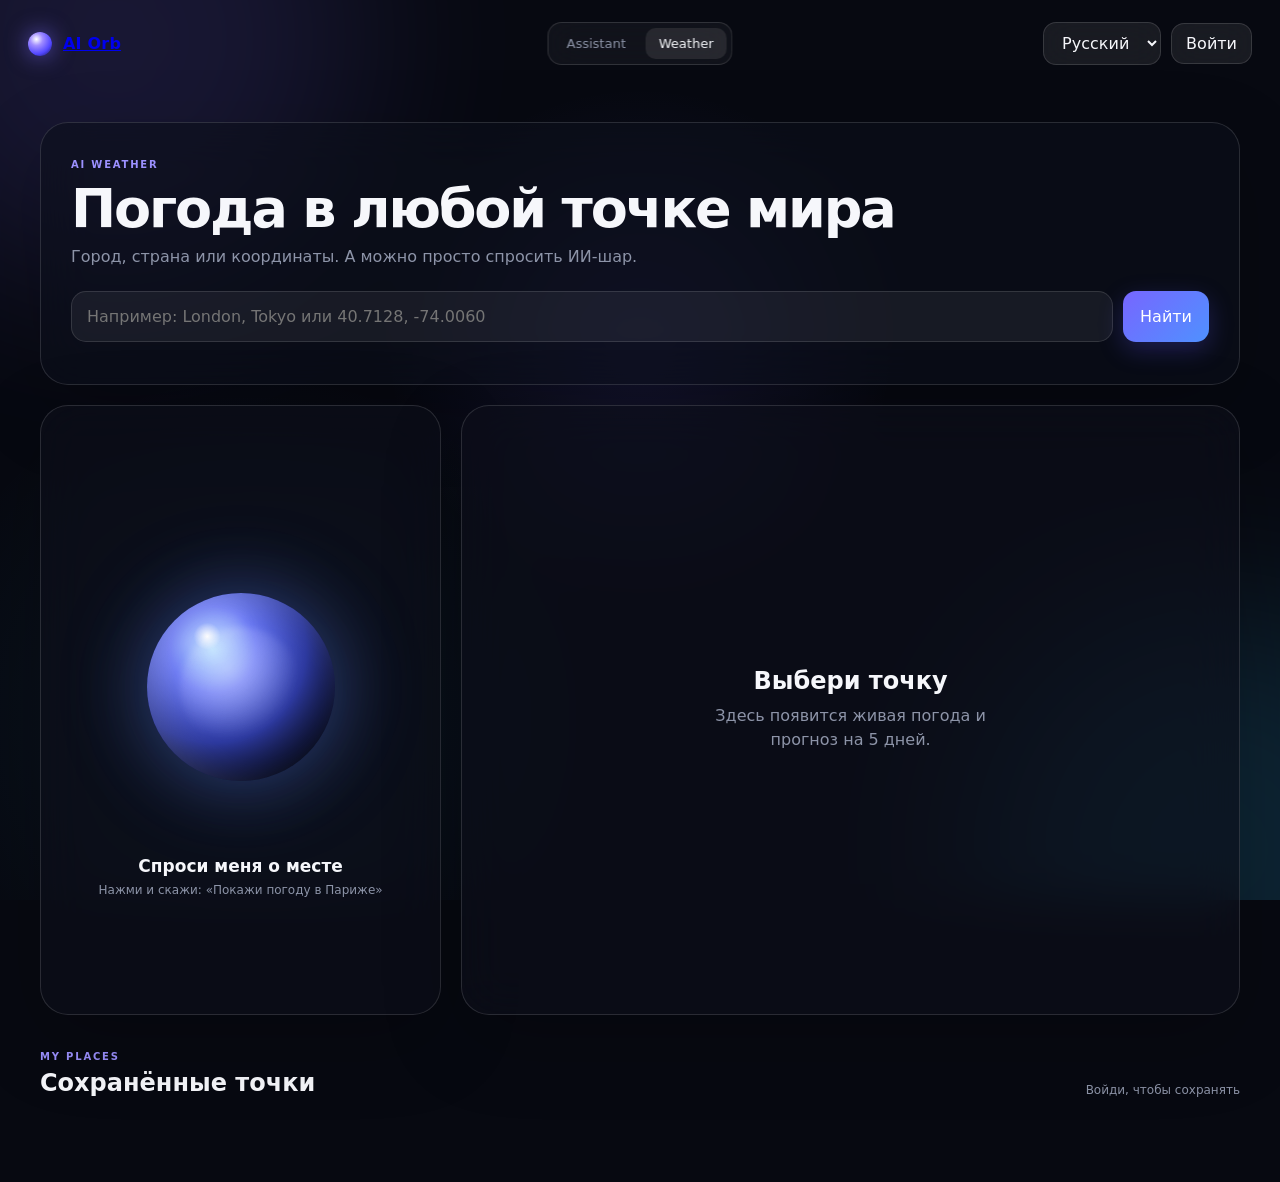
==== weather.html @ b80d0ac1 "Add files via upload" ====
<!doctype html>
<html lang="ru">
<head>
  <meta charset="utf-8">
  <meta name="viewport" content="width=device-width, initial-scale=1">
  <meta name="theme-color" content="#080a12">
  <title>AI Orb Weather</title>
  <style>
:root {
  --bg: #070911;
  --text: #f6f7fb;
  --muted: #8d94a8;
  --glass: rgba(255,255,255,.075);
  --border: rgba(255,255,255,.13);
  --accent: #8b7cff;
  --accent2: #57d8ff;
}

* { box-sizing: border-box; }

html, body {
  margin: 0;
  min-height: 100%;
  font-family: Inter, ui-sans-serif, system-ui, -apple-system, BlinkMacSystemFont, "Segoe UI", sans-serif;
  color: var(--text);
  background: var(--bg);
}

body {
  min-height: 100vh;
  overflow-x: hidden;
}

button, input, select { font: inherit; }

.background {
  position: fixed;
  inset: 0;
  overflow: hidden;
  pointer-events: none;
  background:
    radial-gradient(circle at 50% 38%, rgba(111, 95, 255, .13), transparent 30%),
    radial-gradient(circle at 20% 80%, rgba(43, 192, 255, .08), transparent 28%),
    #070911;
}

.glow {
  position: absolute;
  width: 38vw;
  height: 38vw;
  border-radius: 50%;
  filter: blur(90px);
  opacity: .14;
}

.glow-a { top: -16vw; left: -10vw; background: #806cff; }
.glow-b { right: -14vw; bottom: -15vw; background: #36c8ff; }

.topbar {
  position: relative;
  z-index: 5;
  display: flex;
  justify-content: space-between;
  align-items: center;
  padding: 22px 28px;
}

.brand {
  display: flex;
  align-items: center;
  gap: 11px;
  font-weight: 700;
  letter-spacing: .2px;
}

.brand-orb {
  width: 24px;
  height: 24px;
  border-radius: 50%;
  background: radial-gradient(circle at 35% 30%, white, #a18dff 28%, #5146ff 65%, #10132d);
  box-shadow: 0 0 22px rgba(126,110,255,.65);
}

.top-actions {
  display: flex;
  gap: 10px;
  align-items: center;
}

select, .glass-button {
  color: var(--text);
  background: var(--glass);
  border: 1px solid var(--border);
  border-radius: 13px;
  padding: 10px 14px;
  backdrop-filter: blur(16px);
}

select option {
  background: #111421;
}

.glass-button {
  cursor: pointer;
}

.app-shell {
  position: relative;
  z-index: 2;
  width: min(1160px, calc(100% - 32px));
  margin: 0 auto;
  display: grid;
  grid-template-columns: 1fr 1fr;
  gap: 34px;
  align-items: center;
  min-height: calc(100vh - 90px);
  padding-bottom: 40px;
}

.orb-section {
  display: flex;
  flex-direction: column;
  align-items: center;
  justify-content: center;
}

.orb-wrap {
  position: relative;
  width: min(420px, 78vw);
  aspect-ratio: 1;
  display: grid;
  place-items: center;
}

.orb-aura, .orb, .gas {
  position: absolute;
  border-radius: 50%;
}

.orb-aura {
  width: 78%;
  height: 78%;
  background: radial-gradient(circle, rgba(120, 100, 255, .34), transparent 68%);
  filter: blur(28px);
  animation: breathe 4s ease-in-out infinite;
}

.orb {
  width: 56%;
  height: 56%;
  border: 0;
  cursor: pointer;
  overflow: hidden;
  background:
    radial-gradient(circle at 34% 25%, rgba(255,255,255,.9), transparent 7%),
    radial-gradient(circle at 35% 30%, #b9a9ff 0, #7764ff 22%, #4b43db 50%, #161b4d 76%, #090b18 100%);
  box-shadow:
    inset -25px -35px 70px rgba(0,0,0,.45),
    inset 18px 10px 35px rgba(255,255,255,.17),
    0 0 80px rgba(101, 89, 255, .28),
    0 0 150px rgba(63, 181, 255, .12);
  transform: scale(var(--orb-scale, 1));
  transition: transform .08s linear, box-shadow .3s ease;
  z-index: 3;
}

.orb:hover {
  box-shadow:
    inset -25px -35px 70px rgba(0,0,0,.45),
    inset 18px 10px 35px rgba(255,255,255,.2),
    0 0 100px rgba(101, 89, 255, .4);
}

.orb-core {
  position: absolute;
  inset: 17%;
  border-radius: 50%;
  background: radial-gradient(circle at 40% 35%, rgba(255,255,255,.42), rgba(145,124,255,.15) 30%, transparent 70%);
  filter: blur(2px);
}

.orb-shine {
  position: absolute;
  width: 35%;
  height: 18%;
  left: 17%;
  top: 13%;
  border-radius: 50%;
  background: rgba(255,255,255,.16);
  transform: rotate(-25deg);
  filter: blur(8px);
}

.orb-ripple {
  position: absolute;
  inset: 0;
  border-radius: 50%;
  border: 1px solid rgba(255,255,255,.16);
  opacity: .45;
}

.gas {
  width: 43%;
  height: 43%;
  filter: blur(18px);
  opacity: .35;
  z-index: 2;
  mix-blend-mode: screen;
}

.gas-one {
  background: #8877ff;
  transform: translate(-24%, 15%);
  animation: gas1 5s ease-in-out infinite;
}

.gas-two {
  background: #4edaff;
  transform: translate(22%, -12%);
  animation: gas2 6s ease-in-out infinite;
}

.gas-three {
  background: #d66cff;
  transform: translate(2%, 25%);
  animation: gas3 7s ease-in-out infinite;
}

.status {
  margin-top: 16px;
  font-size: 17px;
  font-weight: 650;
}

.hint {
  color: var(--muted);
  font-size: 13px;
  margin-top: 7px;
}

.chat-panel {
  height: min(650px, calc(100vh - 150px));
  min-height: 460px;
  border: 1px solid var(--border);
  background: rgba(13, 16, 27, .63);
  backdrop-filter: blur(24px);
  border-radius: 26px;
  overflow: hidden;
  box-shadow: 0 25px 80px rgba(0,0,0,.25);
  display: flex;
  flex-direction: column;
}

.chat-header {
  padding: 18px 20px;
  border-bottom: 1px solid rgba(255,255,255,.08);
  display: flex;
  justify-content: space-between;
}

.chat-title { font-weight: 700; }
.chat-subtitle { margin-top: 4px; color: var(--muted); font-size: 12px; }
.connection { color: #6df5a2; }

.messages {
  flex: 1;
  overflow-y: auto;
  padding: 20px;
  display: flex;
  flex-direction: column;
  gap: 12px;
}

.empty-message {
  height: 100%;
  display: grid;
  place-items: center;
  align-content: center;
  color: var(--muted);
  gap: 10px;
}

.empty-orb {
  width: 54px;
  height: 54px;
  border-radius: 50%;
  background: radial-gradient(circle at 35% 30%, #e7e1ff, #7666ff 38%, #171b46 78%);
  box-shadow: 0 0 40px rgba(120,105,255,.3);
}

.message {
  max-width: 86%;
  padding: 12px 14px;
  border-radius: 17px;
  line-height: 1.48;
  font-size: 14px;
  white-space: pre-wrap;
}

.message.user {
  align-self: flex-end;
  background: rgba(122, 107, 255, .2);
  border: 1px solid rgba(145,133,255,.18);
}

.message.assistant {
  align-self: flex-start;
  background: rgba(255,255,255,.055);
  border: 1px solid rgba(255,255,255,.08);
}

.message img {
  display: block;
  width: min(100%, 380px);
  border-radius: 13px;
  margin-top: 10px;
}

.composer {
  display: flex;
  gap: 9px;
  padding: 14px;
  border-top: 1px solid rgba(255,255,255,.08);
}

.composer input {
  min-width: 0;
  flex: 1;
  color: var(--text);
  background: rgba(255,255,255,.055);
  border: 1px solid rgba(255,255,255,.1);
  outline: none;
  border-radius: 14px;
  padding: 12px 14px;
}

.send-button, .primary-button {
  border: 0;
  cursor: pointer;
  color: white;
  background: linear-gradient(135deg, #7766ff, #4f91ff);
  border-radius: 13px;
  padding: 0 17px;
  box-shadow: 0 8px 25px rgba(91, 82, 255, .25);
}

.modal {
  position: fixed;
  inset: 0;
  z-index: 20;
  display: grid;
  place-items: center;
}

.modal.hidden { display: none; }

.modal-backdrop {
  position: absolute;
  inset: 0;
  background: rgba(0,0,0,.6);
  backdrop-filter: blur(10px);
}

.modal-card {
  position: relative;
  width: min(410px, calc(100% - 32px));
  padding: 28px;
  border: 1px solid var(--border);
  border-radius: 24px;
  background: rgba(16, 19, 32, .94);
  box-shadow: 0 30px 100px rgba(0,0,0,.5);
}

.close-button {
  position: absolute;
  right: 15px;
  top: 12px;
  border: 0;
  background: transparent;
  color: var(--muted);
  font-size: 27px;
  cursor: pointer;
}

.modal-title { font-size: 24px; font-weight: 750; }
.modal-subtitle { color: var(--muted); font-size: 13px; }

#authForm {
  display: grid;
  gap: 10px;
  margin-top: 18px;
}

#authForm input {
  color: var(--text);
  background: rgba(255,255,255,.06);
  border: 1px solid rgba(255,255,255,.12);
  border-radius: 13px;
  padding: 13px;
  outline: none;
}

.primary-button { min-height: 44px; }

.link-button {
  width: 100%;
  margin-top: 13px;
  background: transparent;
  border: 0;
  color: #a99fff;
  cursor: pointer;
}

.auth-error {
  min-height: 20px;
  color: #ff9baf;
  font-size: 12px;
  margin-top: 8px;
}

@keyframes breathe {
  0%, 100% { transform: scale(.92); opacity: .65; }
  50% { transform: scale(1.08); opacity: 1; }
}

@keyframes gas1 {
  0%, 100% { transform: translate(-24%, 15%) scale(.9); }
  50% { transform: translate(-10%, 2%) scale(1.2); }
}

@keyframes gas2 {
  0%, 100% { transform: translate(22%, -12%) scale(1); }
  50% { transform: translate(8%, 8%) scale(.75); }
}

@keyframes gas3 {
  0%, 100% { transform: translate(2%, 25%) scale(.8); }
  50% { transform: translate(-8%, 12%) scale(1.18); }
}

@media (max-width: 850px) {
  .app-shell {
    grid-template-columns: 1fr;
    min-height: auto;
    padding-top: 20px;
  }

  .chat-panel {
    height: 520px;
    min-height: 420px;
  }

  .orb-wrap {
    width: min(360px, 82vw);
  }
}

@media (max-width: 500px) {
  .topbar { padding: 16px; }
  .brand span { display: none; }
  .app-shell { width: calc(100% - 20px); }
  .chat-panel { border-radius: 20px; }
}

/* Navigation + Weather */
.main-nav{display:flex;gap:7px;position:absolute;left:50%;transform:translateX(-50%);padding:5px;border:1px solid var(--border);background:rgba(255,255,255,.045);border-radius:14px;backdrop-filter:blur(16px)}
.main-nav a{color:var(--muted);text-decoration:none;padding:8px 13px;border-radius:10px;font-size:13px}.main-nav a.active,.main-nav a:hover{color:var(--text);background:rgba(255,255,255,.09)}
.hidden-page{display:none!important}
.weather-page{position:relative;z-index:2;width:min(1200px,calc(100% - 32px));margin:0 auto;padding:35px 0 70px}.weather-search-panel{padding:30px;border:1px solid var(--border);background:rgba(13,16,27,.6);backdrop-filter:blur(24px);border-radius:28px;box-shadow:0 25px 80px rgba(0,0,0,.2)}.eyebrow{font-size:10px;letter-spacing:.18em;color:#9c91ff;font-weight:800}.weather-hero-copy h1{font-size:clamp(30px,5vw,54px);line-height:1.03;margin:9px 0 10px;letter-spacing:-.04em}.weather-hero-copy p{margin:0;color:var(--muted)}.weather-search-row{display:flex;gap:10px;margin-top:25px}.weather-search-row input{flex:1;min-width:0;color:var(--text);background:rgba(255,255,255,.06);border:1px solid rgba(255,255,255,.12);border-radius:15px;padding:15px;outline:none}.weather-results{display:flex;flex-wrap:wrap;gap:8px;margin-top:12px}.place-result{display:flex;flex-direction:column;align-items:flex-start;gap:3px;min-width:190px;max-width:100%;padding:11px 14px;border-radius:14px;border:1px solid rgba(255,255,255,.1);background:rgba(255,255,255,.045);color:var(--text);cursor:pointer;text-align:left}.place-result:hover,.place-result.selected{border-color:rgba(151,136,255,.55);background:rgba(120,104,255,.13)}.place-result small{color:var(--muted);font-size:11px}.search-loading,.search-empty{color:var(--muted);padding:5px}.weather-main-grid{display:grid;grid-template-columns:.68fr 1.32fr;gap:20px;margin-top:20px}.weather-orb-card,.weather-card{min-height:610px;border:1px solid var(--border);border-radius:28px;overflow:hidden;background:rgba(13,16,27,.62);backdrop-filter:blur(24px);box-shadow:0 25px 80px rgba(0,0,0,.22)}.weather-orb-card{display:flex;flex-direction:column;align-items:center;justify-content:center}.weather-orb-wrap{position:relative;width:min(330px,70vw);aspect-ratio:1;display:grid;place-items:center}.weather-orb-aura{position:absolute;inset:12%;border-radius:50%;background:radial-gradient(circle,rgba(102,133,255,.34),transparent 68%);filter:blur(30px);animation:breathe 4s ease-in-out infinite}.weather-orb{position:relative;width:57%;height:57%;border-radius:50%;cursor:pointer;transform:scale(var(--weather-scale,1));transition:transform .08s linear;overflow:hidden;background:radial-gradient(circle at 32% 23%,#fff,transparent 7%),radial-gradient(circle at 35% 30%,#a9d8ff 0,#6c7cff 24%,#3b4bd0 52%,#11183f 78%,#070a18 100%);box-shadow:inset -25px -35px 70px rgba(0,0,0,.45),inset 18px 10px 35px rgba(255,255,255,.18),0 0 90px rgba(90,132,255,.32)}.weather-orb span{position:absolute;inset:18%;border-radius:50%;background:radial-gradient(circle at 40% 35%,rgba(255,255,255,.4),transparent 65%);filter:blur(3px)}.weather-orb i{position:absolute;width:35%;height:18%;left:17%;top:13%;border-radius:50%;background:rgba(255,255,255,.18);transform:rotate(-25deg);filter:blur(8px)}.weather-orb.recording{box-shadow:inset -25px -35px 70px rgba(0,0,0,.45),0 0 120px rgba(88,173,255,.65)}.weather-orb-status{font-weight:700;font-size:17px;margin-top:4px;text-align:center;padding:0 20px}.weather-orb-hint{color:var(--muted);font-size:12px;margin-top:7px;text-align:center;padding:0 30px}.weather-card{position:relative;isolation:isolate;padding:25px;overflow:hidden}.weather-scene{background:linear-gradient(180deg,#75baf5 0%,#b8ddfa 52%,#dce9f5 100%)}.weather-scene.clear-night{background:linear-gradient(180deg,#07112f,#18275a 58%,#29335c)}.weather-scene.cloudy{background:linear-gradient(180deg,#5b7999,#899baa 55%,#b6bec4)}.weather-scene.rain{background:linear-gradient(180deg,#40566d,#65798a 48%,#82909a)}.weather-scene.snow{background:linear-gradient(180deg,#718ba6,#a9b9c9 55%,#d7e1e8)}.weather-card>*:not(.sky-particles):not(.weather-sun):not(.weather-cloud):not(.weather-rain):not(.weather-snow){position:relative;z-index:4}.sky-particles,.weather-sun,.weather-cloud,.weather-rain,.weather-snow{position:absolute;inset:0;pointer-events:none}.weather-sun{width:145px;height:145px;inset:60px auto auto 60%;border-radius:50%;background:rgba(255,246,188,.75);box-shadow:0 0 70px rgba(255,235,135,.55);filter:blur(1px)}.clear-night .weather-sun{width:90px;height:90px;top:75px;background:#e7efff;box-shadow:0 0 45px rgba(205,225,255,.45)}.cloudy .weather-sun,.rain .weather-sun,.snow .weather-sun{opacity:.15}.weather-cloud{inset:auto;top:130px;width:180px;height:52px;border-radius:50px;background:rgba(255,255,255,.62);filter:blur(1px);animation:cloudMove 15s linear infinite}.weather-cloud:before,.weather-cloud:after{content:"";position:absolute;border-radius:50%;background:inherit}.weather-cloud:before{width:75px;height:75px;left:28px;bottom:5px}.weather-cloud:after{width:95px;height:95px;right:20px;bottom:0}.cloud-a{left:-50px}.cloud-b{right:-70px;top:225px;transform:scale(.72);animation-duration:21s;animation-delay:-7s}.clear-day .weather-cloud{opacity:.1}.clear-night .weather-cloud{background:rgba(157,173,211,.35);opacity:.45}.weather-rain{opacity:0;background-image:repeating-linear-gradient(105deg,transparent 0 12px,rgba(225,241,255,.52) 13px 14px,transparent 15px 28px);background-size:100px 100%;animation:rainFall .6s linear infinite}.rain .weather-rain{opacity:.6}.weather-snow{opacity:0;background-image:radial-gradient(circle,rgba(255,255,255,.85) 0 2px,transparent 3px);background-size:34px 34px;animation:snowFall 4s linear infinite}.snow .weather-snow{opacity:.75}.weather-card-top{display:flex;justify-content:space-between;gap:15px}.weather-place{font-size:29px;font-weight:800;letter-spacing:-.025em}.weather-country{font-size:12px;color:rgba(255,255,255,.72);margin-top:4px}.save-button{border:1px solid rgba(255,255,255,.3);background:rgba(255,255,255,.13);color:white;border-radius:12px;padding:9px 12px;cursor:pointer;backdrop-filter:blur(12px)}.weather-now{text-align:center;margin-top:35px}.weather-icon{font-size:54px}.weather-temp{font-size:82px;line-height:.95;font-weight:800;letter-spacing:-.06em}.weather-description{font-size:16px;text-transform:capitalize}.weather-feels{font-size:12px;color:rgba(255,255,255,.72);margin-top:5px}.weather-stats{display:grid;grid-template-columns:repeat(4,1fr);gap:8px;margin-top:30px}.weather-stats span{padding:10px 8px;border-radius:12px;background:rgba(0,0,0,.11);font-size:11px;text-align:center}.forecast-title{font-weight:750;margin-top:25px;margin-bottom:10px}.forecast-row{display:grid;grid-template-columns:repeat(5,1fr);gap:7px}.forecast-day{min-width:0;padding:10px 8px;border-radius:15px;background:rgba(255,255,255,.14);display:flex;flex-direction:column;gap:5px;align-items:center;text-align:center}.forecast-day b{font-size:11px}.forecast-icon{font-size:23px}.forecast-day strong{font-size:12px}.forecast-day small{font-size:9px;opacity:.78;white-space:nowrap;overflow:hidden;text-overflow:ellipsis;max-width:100%}.forecast-day em{font-size:8px;font-style:normal;opacity:.72}.empty-weather{display:grid;place-content:center;text-align:center;color:var(--muted)}.weather-empty-title{font-size:24px;font-weight:750;color:var(--text)}.weather-empty-text{max-width:330px;margin:9px auto 0;line-height:1.5}.loading-weather{display:grid;place-content:center;justify-items:center;gap:15px;color:var(--muted)}.loading-spinner{width:34px;height:34px;border:3px solid rgba(255,255,255,.14);border-top-color:#a89cff;border-radius:50%;animation:spin .8s linear infinite}.saved-section{margin-top:30px}.section-heading{display:flex;align-items:end;justify-content:space-between;gap:20px}.section-heading h2{margin:5px 0 0}.muted{color:var(--muted);font-size:12px}.saved-grid{display:grid;grid-template-columns:repeat(auto-fill,minmax(220px,1fr));gap:10px;margin-top:15px}.saved-place{display:flex;border:1px solid var(--border);border-radius:16px;background:rgba(255,255,255,.045);overflow:hidden}.saved-open{flex:1;border:0;background:transparent;color:var(--text);padding:15px;text-align:left;cursor:pointer;display:flex;flex-direction:column;gap:4px}.saved-open small{color:var(--muted)}.saved-delete{width:44px;border:0;border-left:1px solid rgba(255,255,255,.08);background:transparent;color:var(--muted);cursor:pointer;font-size:20px}.saved-empty{color:var(--muted);padding:20px 0}
@keyframes cloudMove{0%{margin-left:0}50%{margin-left:50px}100%{margin-left:0}}@keyframes rainFall{from{background-position:0 0}to{background-position:-40px 100px}}@keyframes snowFall{from{background-position:0 -20px}to{background-position:25px 100px}}@keyframes spin{to{transform:rotate(360deg)}}
@media(max-width:900px){.main-nav{position:static;transform:none}.weather-main-grid{grid-template-columns:1fr}.weather-orb-card{min-height:380px}.weather-card{min-height:620px}}@media(max-width:650px){.topbar{flex-wrap:wrap;gap:12px}.main-nav{order:3;width:100%;justify-content:center}.weather-page{width:calc(100% - 20px);padding-top:15px}.weather-search-panel{padding:20px;border-radius:22px}.weather-search-row{flex-direction:column}.weather-search-row .primary-button{height:46px}.weather-card{padding:18px}.weather-stats{grid-template-columns:repeat(2,1fr)}.forecast-row{overflow-x:auto;grid-template-columns:repeat(5,110px);padding-bottom:5px}.forecast-day{min-height:125px}.weather-place{font-size:23px}.weather-temp{font-size:70px}}

  </style>
</head>
<body>
  <div class="background">
    <div class="glow glow-a"></div><div class="glow glow-b"></div><div class="stars"></div>
  </div>

  <header class="topbar">
    <a class="brand" href="/" aria-label="AI Orb">
      <div class="brand-orb"></div><span>AI Orb</span>
    </a>
    <nav class="main-nav">
      <a href="/">Assistant</a>
      <a class="active" href="/weather">Weather</a>
    </nav>
    <div class="top-actions">
      <select id="language" aria-label="Language">
        <option value="ru">Русский</option>
        <option value="en">English</option>
      </select>
      <button id="authButton" class="glass-button">Войти</button>
    </div>
  </header>

  <main class="weather-page">
    <section class="weather-search-panel">
      <div class="weather-hero-copy">
        <span class="eyebrow">AI WEATHER</span>
        <h1>Погода в любой точке мира</h1>
        <p>Город, страна или координаты. А можно просто спросить ИИ-шар.</p>
      </div>
      <div class="weather-search-row">
        <input id="weatherSearch" autocomplete="off"
               placeholder="Например: London, Tokyo или 40.7128, -74.0060">
        <button id="weatherSearchButton" class="primary-button">Найти</button>
      </div>
      <div id="weatherResults" class="weather-results"></div>
    </section>

    <section class="weather-main-grid">
      <div id="weatherOrbCard" class="weather-orb-card">
        <div class="weather-orb-wrap">
          <div class="weather-orb-aura"></div>
          <div id="weatherOrb" class="weather-orb">
            <span></span><i></i>
          </div>
        </div>
        <div id="weatherOrbStatus" class="weather-orb-status">Спроси меня о месте</div>
        <div class="weather-orb-hint">Нажми и скажи: «Покажи погоду в Париже»</div>
      </div>

      <div id="weatherCard" class="weather-card empty-weather">
        <div class="weather-empty-title">Выбери точку</div>
        <div class="weather-empty-text">Здесь появится живая погода и прогноз на 5 дней.</div>
      </div>
    </section>

    <section class="saved-section">
      <div class="section-heading">
        <div><span class="eyebrow">MY PLACES</span><h2>Сохранённые точки</h2></div>
        <span id="savedHint" class="muted">Войди, чтобы сохранять</span>
      </div>
      <div id="savedLocations" class="saved-grid"></div>
    </section>
  </main>

  <div id="authModal" class="modal hidden">
    <div class="modal-backdrop"></div>
    <div class="modal-card">
      <button id="closeModal" class="close-button">×</button>
      <div class="modal-title" id="authTitle">Вход</div>
      <p class="modal-subtitle" id="authSubtitle">Войди, чтобы сохранять точки погоды.</p>
      <form id="authForm">
        <input id="email" type="email" placeholder="Email" required>
        <input id="password" type="password" placeholder="Пароль" minlength="6" required>
        <button id="authSubmit" type="submit" class="primary-button">Войти</button>
      </form>
      <button id="toggleAuth" class="link-button">Создать аккаунт</button>
      <div id="authError" class="auth-error"></div>
    </div>
  </div>

  <script>

const state = {
  token: localStorage.getItem("ai_orb_token"),
  email: localStorage.getItem("ai_orb_email"),
  authMode: "login",
  weatherRecording: false,
  weatherRecorder: null,
  weatherStream: null,
  weatherAudioContext: null,
  weatherAnalyser: null,
  weatherRaf: null,
  weatherSilenceStarted: null,
  weatherSpeechStarted: null,
  currentWeather: null
};
const $ = id => document.getElementById(id);
const language = $("language");
const authButton = $("authButton");
const authModal = $("authModal");
const closeModal = $("closeModal");
const authForm = $("authForm");
const authTitle = $("authTitle");
const authSubtitle = $("authSubtitle");
const authSubmit = $("authSubmit");
const toggleAuth = $("toggleAuth");
const authError = $("authError");
const emailInput = $("email");
const passwordInput = $("password");

function apiHeaders(json=true){
  const h = {};
  if(json) h["Content-Type"] = "application/json";
  if(state.token) h.Authorization = `Bearer ${state.token}`;
  return h;
}
function openAuth(){authModal.classList.remove("hidden");authError.textContent="";emailInput.focus();}
function closeAuth(){authModal.classList.add("hidden");}
function updateAuthUI(){
  authButton.textContent = state.email || "Войти";
  if($("savedHint")) $("savedHint").textContent =
    state.token ? "Точки сохраняются в твоём аккаунте" : "Войди, чтобы сохранять";
}
authButton.addEventListener("click",()=>{
  if(state.token){
    localStorage.removeItem("ai_orb_token");
    localStorage.removeItem("ai_orb_email");
    state.token=null; state.email=null;
    updateAuthUI(); loadSavedLocations();
  } else openAuth();
});
closeModal.addEventListener("click",closeAuth);
document.querySelector(".modal-backdrop").addEventListener("click",closeAuth);
toggleAuth.addEventListener("click",()=>{
  state.authMode=state.authMode==="login"?"register":"login";
  const r=state.authMode==="register";
  authTitle.textContent=r?"Регистрация":"Вход";
  authSubtitle.textContent=r?"Создай аккаунт для сохранения точек погоды.":"Войди, чтобы сохранять точки погоды.";
  authSubmit.textContent=r?"Создать аккаунт":"Войти";
  toggleAuth.textContent=r?"У меня уже есть аккаунт":"Создать аккаунт";
  authError.textContent="";
});
authForm.addEventListener("submit",async e=>{
  e.preventDefault();
  authError.textContent="Подожди…";
  try{
    const endpoint=state.authMode==="register"?"/api/auth/register":"/api/auth/login";
    const r=await fetch(endpoint,{method:"POST",headers:{"Content-Type":"application/json"},
      body:JSON.stringify({email:emailInput.value.trim(),password:passwordInput.value})});
    const d=await r.json();
    if(!r.ok) throw Error(d.error||"Ошибка авторизации");
    state.token=d.token; state.email=d.email;
    localStorage.setItem("ai_orb_token",state.token);
    localStorage.setItem("ai_orb_email",state.email);
    updateAuthUI(); closeAuth(); passwordInput.value="";
    loadSavedLocations();
  }catch(e){authError.textContent=e.message;}
});


updateAuthUI();
loadSavedLocations();
  </script>
</body>
</html>
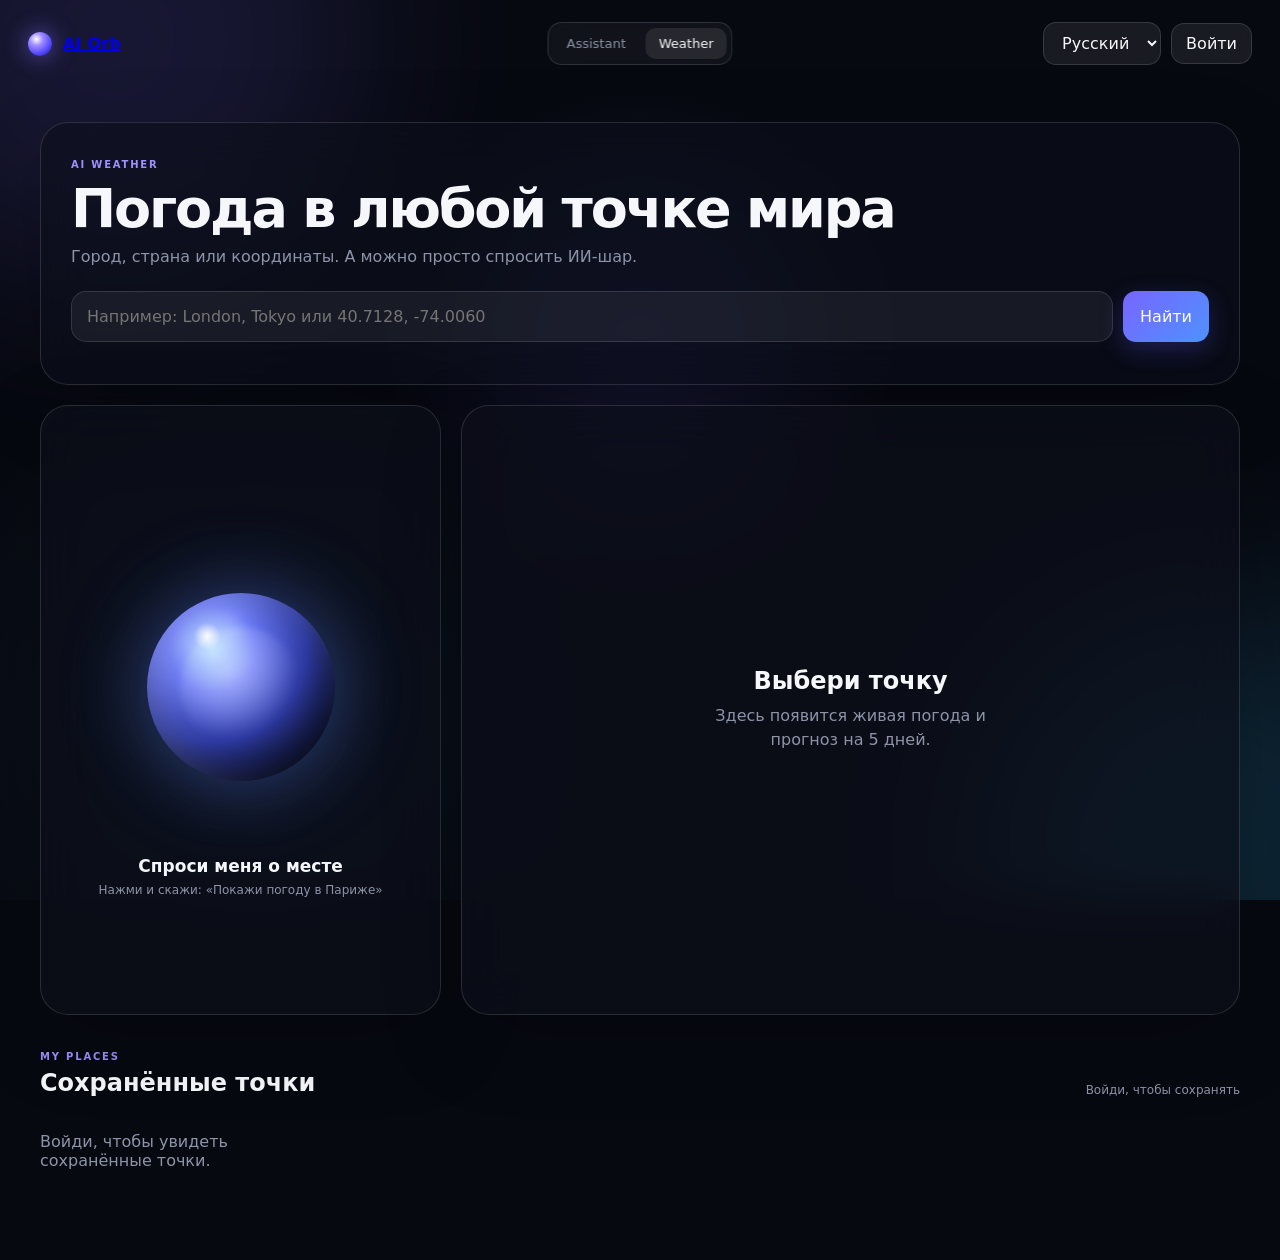
==== commit 9311a37b: "Rename weather_fixed.html to weather.html" ====
--- a/weather.html
+++ b/weather.html
@@ -553,87 +553,33 @@
   </div>
 
   <script>
-
-const state = {
-  token: localStorage.getItem("ai_orb_token"),
-  email: localStorage.getItem("ai_orb_email"),
-  authMode: "login",
-  weatherRecording: false,
-  weatherRecorder: null,
-  weatherStream: null,
-  weatherAudioContext: null,
-  weatherAnalyser: null,
-  weatherRaf: null,
-  weatherSilenceStarted: null,
-  weatherSpeechStarted: null,
-  currentWeather: null
-};
-const $ = id => document.getElementById(id);
-const language = $("language");
-const authButton = $("authButton");
-const authModal = $("authModal");
-const closeModal = $("closeModal");
-const authForm = $("authForm");
-const authTitle = $("authTitle");
-const authSubtitle = $("authSubtitle");
-const authSubmit = $("authSubmit");
-const toggleAuth = $("toggleAuth");
-const authError = $("authError");
-const emailInput = $("email");
-const passwordInput = $("password");
-
-function apiHeaders(json=true){
-  const h = {};
-  if(json) h["Content-Type"] = "application/json";
-  if(state.token) h.Authorization = `Bearer ${state.token}`;
-  return h;
-}
-function openAuth(){authModal.classList.remove("hidden");authError.textContent="";emailInput.focus();}
-function closeAuth(){authModal.classList.add("hidden");}
-function updateAuthUI(){
-  authButton.textContent = state.email || "Войти";
-  if($("savedHint")) $("savedHint").textContent =
-    state.token ? "Точки сохраняются в твоём аккаунте" : "Войди, чтобы сохранять";
-}
-authButton.addEventListener("click",()=>{
-  if(state.token){
-    localStorage.removeItem("ai_orb_token");
-    localStorage.removeItem("ai_orb_email");
-    state.token=null; state.email=null;
-    updateAuthUI(); loadSavedLocations();
-  } else openAuth();
-});
-closeModal.addEventListener("click",closeAuth);
-document.querySelector(".modal-backdrop").addEventListener("click",closeAuth);
-toggleAuth.addEventListener("click",()=>{
-  state.authMode=state.authMode==="login"?"register":"login";
-  const r=state.authMode==="register";
-  authTitle.textContent=r?"Регистрация":"Вход";
-  authSubtitle.textContent=r?"Создай аккаунт для сохранения точек погоды.":"Войди, чтобы сохранять точки погоды.";
-  authSubmit.textContent=r?"Создать аккаунт":"Войти";
-  toggleAuth.textContent=r?"У меня уже есть аккаунт":"Создать аккаунт";
-  authError.textContent="";
-});
-authForm.addEventListener("submit",async e=>{
-  e.preventDefault();
-  authError.textContent="Подожди…";
-  try{
-    const endpoint=state.authMode==="register"?"/api/auth/register":"/api/auth/login";
-    const r=await fetch(endpoint,{method:"POST",headers:{"Content-Type":"application/json"},
-      body:JSON.stringify({email:emailInput.value.trim(),password:passwordInput.value})});
-    const d=await r.json();
-    if(!r.ok) throw Error(d.error||"Ошибка авторизации");
-    state.token=d.token; state.email=d.email;
-    localStorage.setItem("ai_orb_token",state.token);
-    localStorage.setItem("ai_orb_email",state.email);
-    updateAuthUI(); closeAuth(); passwordInput.value="";
-    loadSavedLocations();
-  }catch(e){authError.textContent=e.message;}
-});
-
-
-updateAuthUI();
-loadSavedLocations();
-  </script>
+const state={token:localStorage.getItem('ai_orb_token'),email:localStorage.getItem('ai_orb_email'),authMode:'login',recording:false,recorder:null,stream:null,audioContext:null,analyser:null,raf:null,currentWeather:null};
+const $=id=>document.getElementById(id);
+const language=$('language'),authButton=$('authButton'),authModal=$('authModal'),authForm=$('authForm'),authTitle=$('authTitle'),authSubtitle=$('authSubtitle'),authSubmit=$('authSubmit'),toggleAuth=$('toggleAuth'),authError=$('authError'),emailInput=$('email'),passwordInput=$('password');
+const search=$('weatherSearch'),searchButton=$('weatherSearchButton'),results=$('weatherResults'),orb=$('weatherOrb'),orbStatus=$('weatherOrbStatus'),card=$('weatherCard'),saved=$('savedLocations');
+function headers(json=false){const h={};if(json)h['Content-Type']='application/json';if(state.token)h.Authorization=`Bearer ${state.token}`;return h}
+function esc(v){return String(v??'').replace(/[&<>"']/g,c=>({'&':'&amp;','<':'&lt;','>':'&gt;','"':'&quot;',"'":'&#039;'}[c]))}
+function updateAuthUI(){authButton.textContent=state.email||'Войти';$('savedHint').textContent=state.token?'Точки сохраняются в твоём аккаунте':'Войди, чтобы сохранять'}
+function openAuth(){authModal.classList.remove('hidden');authError.textContent='';emailInput.focus()} function closeAuth(){authModal.classList.add('hidden')}
+authButton.onclick=()=>{if(state.token){localStorage.removeItem('ai_orb_token');localStorage.removeItem('ai_orb_email');state.token=state.email=null;updateAuthUI();loadSavedLocations()}else openAuth()};
+$('closeModal').onclick=closeAuth;document.querySelector('.modal-backdrop').onclick=closeAuth;
+toggleAuth.onclick=()=>{state.authMode=state.authMode==='login'?'register':'login';const r=state.authMode==='register';authTitle.textContent=r?'Регистрация':'Вход';authSubtitle.textContent=r?'Создай аккаунт для сохранения точек погоды.':'Войди, чтобы сохранять точки погоды.';authSubmit.textContent=r?'Создать аккаунт':'Войти';toggleAuth.textContent=r?'У меня уже есть аккаунт':'Создать аккаунт';authError.textContent=''};
+authForm.onsubmit=async e=>{e.preventDefault();authError.textContent='Подожди…';try{const r=await fetch(state.authMode==='register'?'/api/auth/register':'/api/auth/login',{method:'POST',headers:{'Content-Type':'application/json'},body:JSON.stringify({email:emailInput.value.trim(),password:passwordInput.value})});const d=await r.json();if(!r.ok)throw Error(d.error||'Ошибка авторизации');state.token=d.token;state.email=d.email;localStorage.setItem('ai_orb_token',state.token);localStorage.setItem('ai_orb_email',state.email);updateAuthUI();closeAuth();passwordInput.value='';loadSavedLocations()}catch(e){authError.textContent=e.message}};
+function showResults(items){if(!items.length){results.innerHTML='<div class="search-empty">Ничего не найдено.</div>';return}results.innerHTML=items.map((p,i)=>`<button class="place-result" data-i="${i}"><strong>${esc(p.name||p.city||'Точка')}</strong><small>${esc([p.state,p.country].filter(Boolean).join(', '))}</small><small>${Number(p.lat).toFixed(4)}, ${Number(p.lon).toFixed(4)}</small></button>`).join('');results.querySelectorAll('.place-result').forEach(b=>b.onclick=()=>{const p=items[+b.dataset.i];loadWeather(p.lat,p.lon,p.name||p.city,p.country);results.innerHTML=''})}
+async function searchWeather(){const q=search.value.trim();if(!q)return;searchButton.disabled=true;results.innerHTML='<div class="search-loading">Ищу…</div>';try{const r=await fetch('/api/weather/search?q='+encodeURIComponent(q),{headers:headers()});const d=await r.json();if(!r.ok)throw Error(d.error||'Ошибка поиска');showResults(d.places||[])}catch(e){results.innerHTML=`<div class="search-empty">${esc(e.message)}</div>`}finally{searchButton.disabled=false}}
+searchButton.onclick=searchWeather;search.onkeydown=e=>{if(e.key==='Enter')searchWeather()};
+function icon(x,night=false){x=String(x||'').toLowerCase();if(x.includes('snow')||x.includes('снег'))return'❄️';if(x.includes('rain')||x.includes('дожд')||x.includes('drizzle'))return'🌧️';if(x.includes('thunder')||x.includes('гроза'))return'⛈️';if(x.includes('cloud')||x.includes('облач'))return'☁️';if(x.includes('mist')||x.includes('fog')||x.includes('туман'))return'🌫️';return night?'🌙':'☀️'}
+function scene(w){const x=String(w.description||w.condition||'').toLowerCase();if(x.includes('snow')||x.includes('снег'))return'snow';if(x.includes('rain')||x.includes('дожд')||x.includes('drizzle'))return'rain';if(x.includes('cloud')||x.includes('облач'))return'cloudy';return w.is_night?'clear-night':'clear-day'}
+function renderWeather(d){const c=d.current||{}, w=d.weather||{};const f=d.forecast||[];const loc=d.location||{};const name=d.name||loc.name||'';const country=d.country||loc.country||'';const temp=c.temp,feels=c.feels_like,desc=c.description||c.weather?.[0]?.description||w.description||'',condition=c.main||c.weather?.[0]?.main||w.main||desc;const lat=d.lat??loc.lat,lon=d.lon??loc.lon;state.currentWeather={name,country,lat,lon};const cl=scene({description:condition,is_night:c.is_night});card.className=`weather-card weather-scene ${cl}`;card.innerHTML=`<div class="sky-particles"></div><div class="weather-sun"></div><div class="weather-cloud cloud-a"></div><div class="weather-cloud cloud-b"></div><div class="weather-rain"></div><div class="weather-snow"></div><div class="weather-card-top"><div><div class="weather-place">${esc(name)}</div><div class="weather-country">${esc(country)}</div></div><button class="save-button" id="saveWeatherButton">☆ Сохранить</button></div><div class="weather-now"><div class="weather-icon">${icon(condition,c.is_night)}</div><div class="weather-temp">${temp!=null?Math.round(temp)+'°':'—'}</div><div class="weather-description">${esc(desc)}</div><div class="weather-feels">Ощущается как ${feels!=null?Math.round(feels)+'°':'—'}</div></div><div class="weather-stats"><span>💧 Влажность<br><b>${c.humidity??'—'}%</b></span><span>💨 Ветер<br><b>${c.wind_speed??'—'}</b></span><span>🧭 Давление<br><b>${c.pressure??'—'}</b></span><span>📍 Коорд.<br><b>${Number(lat).toFixed(2)}, ${Number(lon).toFixed(2)}</b></span></div><div class="forecast-title">Прогноз</div><div class="forecast-row">${f.slice(0,5).map(x=>`<div class="forecast-day"><b>${esc(x.date||'')}</b><div class="forecast-icon">${icon(x.description||x.main)}</div><strong>${x.temp!=null?Math.round(x.temp)+'°':(x.temp_max!=null?Math.round(x.temp_max)+'°':'—')}</strong><small>${esc(x.description||x.main||'')}</small>${x.temp_min!=null?`<em>мин ${Math.round(x.temp_min)}°</em>`:''}</div>`).join('')}</div>`;$('saveWeatherButton').onclick=saveCurrentLocation;orbStatus.textContent=`Погода: ${name||'точка'}`}
+async function loadWeather(lat,lon,name='',country=''){card.className='weather-card loading-weather';card.innerHTML='<div class="loading-spinner"></div><div>Загружаю погоду…</div>';try{const r=await fetch(`/api/weather?lat=${encodeURIComponent(lat)}&lon=${encodeURIComponent(lon)}&lang=${encodeURIComponent(language.value)}`);const d=await r.json();if(!r.ok)throw Error(d.error||'Не удалось получить погоду');if(name&&!d.name)d.name=name;if(country&&!d.country)d.country=country;renderWeather(d)}catch(e){card.className='weather-card empty-weather';card.innerHTML=`<div class="weather-empty-title">Ошибка</div><div class="weather-empty-text">${esc(e.message)}</div>`;orbStatus.textContent='Ошибка'}}
+async function loadSavedLocations(){if(!state.token){saved.innerHTML='<div class="saved-empty">Войди, чтобы увидеть сохранённые точки.</div>';return}try{const r=await fetch('/api/weather/saved',{headers:headers()});const d=await r.json();if(!r.ok)throw Error(d.error||'Не удалось загрузить точки');const a=d.locations||[];if(!a.length){saved.innerHTML='<div class="saved-empty">Пока нет сохранённых мест.</div>';return}saved.innerHTML=a.map((p,i)=>`<div class="saved-place"><button class="saved-open" data-i="${i}"><strong>${esc(p.name)}</strong><small>${esc(p.country||'')}</small></button><button class="saved-delete" data-i="${i}">×</button></div>`).join('');saved.querySelectorAll('.saved-open').forEach(b=>b.onclick=()=>{const p=a[+b.dataset.i];loadWeather(p.lat,p.lon,p.name,p.country)});saved.querySelectorAll('.saved-delete').forEach(b=>b.onclick=()=>deleteSavedLocation(a[+b.dataset.i]))}catch(e){saved.innerHTML=`<div class="saved-empty">${esc(e.message)}</div>`}}
+async function saveCurrentLocation(){if(!state.token){openAuth();return}const p=state.currentWeather;if(!p)return;try{const r=await fetch('/api/weather/saved',{method:'POST',headers:headers(true),body:JSON.stringify(p)});const d=await r.json();if(!r.ok)throw Error(d.error||'Не удалось сохранить');await loadSavedLocations();$('saveWeatherButton').textContent='✓ Сохранено'}catch(e){alert(e.message)}}
+async function deleteSavedLocation(p){const id=p._id||p.id;if(!id)return;try{const r=await fetch('/api/weather/saved/'+encodeURIComponent(id),{method:'DELETE',headers:headers()});const d=await r.json();if(!r.ok)throw Error(d.error||'Не удалось удалить');loadSavedLocations()}catch(e){alert(e.message)}}
+async function askAI(text){if(!text)return;orbStatus.textContent='Разбираю запрос…';try{const r=await fetch('/api/weather/ai',{method:'POST',headers:headers(true),body:JSON.stringify({text,language:language.value})});const d=await r.json();if(!r.ok)throw Error(d.error||'Ошибка ИИ');if(d.weather){renderWeather(d.weather)}else if(d.places?.length){const p=d.places[0];await loadWeather(p.lat,p.lon,p.name,p.country);if(d.places.length>1)showResults(d.places)}else if(d.answer){orbStatus.textContent=d.answer}}catch(e){orbStatus.textContent='Ошибка: '+e.message}}
+async function startRecording(){if(state.recording)return;try{state.stream=await navigator.mediaDevices.getUserMedia({audio:true});const mime=MediaRecorder.isTypeSupported('audio/webm;codecs=opus')?'audio/webm;codecs=opus':'audio/webm';state.recorder=new MediaRecorder(state.stream,{mimeType:mime});const chunks=[];state.recorder.ondataavailable=e=>e.data.size&&chunks.push(e.data);state.recorder.onstop=async()=>{state.recording=false;orb.classList.remove('recording');state.stream.getTracks().forEach(t=>t.stop());const blob=new Blob(chunks,{type:mime});if(blob.size<1000){orbStatus.textContent='Я не услышал речь';return}orbStatus.textContent='Распознаю…';try{const fd=new FormData();fd.append('audio',blob,'weather.webm');fd.append('language',language.value);const r=await fetch('/api/weather/voice',{method:'POST',headers:state.token?{Authorization:`Bearer ${state.token}`}:{},body:fd});const d=await r.json();if(!r.ok)throw Error(d.error||'Ошибка распознавания');await askAI(d.transcript||d.text||'')}catch(e){orbStatus.textContent='Ошибка: '+e.message}};state.recording=true;state.recorder.start();orb.classList.add('recording');orbStatus.textContent='Говори…'}catch(e){orbStatus.textContent='Ошибка микрофона: '+e.message}}
+function stopRecording(){if(state.recording&&state.recorder?.state!=='inactive')state.recorder.stop()}
+orb.onclick=()=>state.recording?stopRecording():startRecording();
+updateAuthUI();loadSavedLocations();
+</script>
 </body>
 </html>
